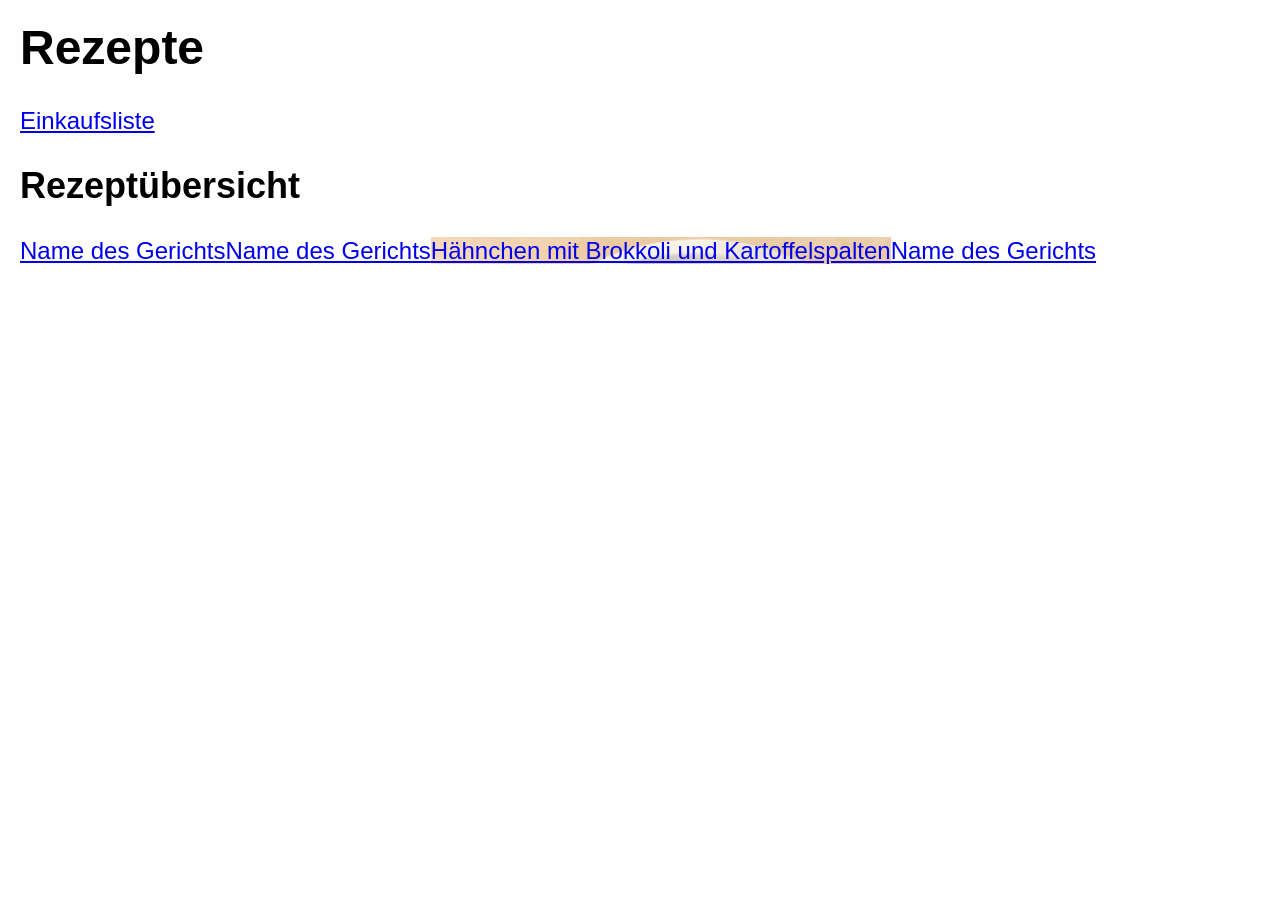
==== rezept_uebersicht.html @ 95e991bf "Update and rename rezepte.html to rezept_uebersicht.html" ====
<!DOCTYPE html>
<html lang="de">
	<head>
		<meta charset="UTF-8">
		<meta name="viewport" content="width=device-width, initial-scale=1.0">

		<link rel="stylesheet" href="assets/css/main.css">

		<title>Rezeptübersicht</title>
	</head>

	<body>

		<header>
			<h1>Rezepte</h1>

			<nav aria-label="Seitennavigation">
				<a href="index.html">
					Einkaufsliste
				</a>
			</nav>
		</header>


		<main>

			<section aria-labelledby="rezept-heading">

				<h2 id="rezept-heading">
					Rezeptübersicht
				</h2>

				<!--
					Wird automatisch durch main.js aus
					data/gerichte/manifest.json gefüllt.
				-->
				<div id="rezeptListe"></div>

			</section>

		</main>


		<script src="assets/js/main.js"></script>

	</body>
</html>
---- assets/css/main.css ----
/* =========================================================
   Einkaufsliste
   Main Stylesheet
   ========================================================= */


/* ---------------------------------------------------------
   1. Grundeinstellungen
   --------------------------------------------------------- */

* {
	box-sizing: border-box;
}

body {
	margin: 0;
	padding: 20px;

	font-family: Arial, sans-serif;
	font-size: 24px;
}


/* ---------------------------------------------------------
   2. Header
   --------------------------------------------------------- */

header h1 {
	margin-top: 0;
}

header nav {
	display: flex;
	align-items: center;
	gap: 10px;
}


/*
 * Reset-Button und Rezepte-Link sollen optisch
 * gleich behandelt werden.
 */
#resetBtn,
#rezeptBtn {
	display: inline-flex;
	align-items: center;
	justify-content: center;

	padding: 24px;

	font: inherit;
	font-size: 1rem;

	color: inherit;
	background: #f0f0f0;

	border: 1px solid #999;
	border-radius: 4px;

	text-decoration: none;
	cursor: pointer;
}


/* ---------------------------------------------------------
   3. Hauptlayout
   --------------------------------------------------------- */

#listen-container {
	display: flex;
	align-items: flex-start;

	gap: 30px;
	margin-top: 20px;
}


/*
 * Gerichte
 *
 * Entspricht dem früheren:
 * style="flex:1; max-width:600px;"
 */
#listen-container > section:first-child {
	flex: 1;
	max-width: 600px;
	min-width: 0;
}


/*
 * Zutatenliste
 *
 * Entspricht dem früheren:
 * style="flex:1;"
 */
#listen-container > section:nth-child(2) {
	flex: 1;
	min-width: 0;
}


/*
 * Die Überschriften hatten vorher teilweise
 * style="margin:0;".
 */
#listen-container h2 {
	margin-top: 0;
}


/* ---------------------------------------------------------
   4. Gerichte
   --------------------------------------------------------- */

#controls {
	max-height: 300px;

	padding: 10px;

	overflow-y: auto;
}


.gericht {
	display: flex;
	align-items: center;

	gap: 12px;
	margin-bottom: 10px;
}


.gericht:last-child {
	margin-bottom: 0;
}


.gericht label {
	display: flex;
	align-items: center;

	gap: 6px;

	cursor: pointer;
}


.gericht input[type="checkbox"] {
	flex-shrink: 0;

	cursor: pointer;
}


.icon {
	width: 32px;
	height: 32px;

	object-fit: cover;

	cursor: pointer;
}


/* ---------------------------------------------------------
   5. Zutatenliste
   --------------------------------------------------------- */

#zutatenListe {
	min-width: 200px;

	padding: 10px;
}


#zutatenListe li {
	margin-bottom: 6px;
}


#zutatenListe li:last-child {
	margin-bottom: 0;
}


/* ---------------------------------------------------------
   6. Marktauswahl
   --------------------------------------------------------- */

#marktAuswahl label {
	display: block;

	margin-bottom: 6px;

	cursor: pointer;
}


#marktAuswahl label:last-child {
	margin-bottom: 0;
}


#marktAuswahl input[type="radio"] {
	cursor: pointer;
}


/* ---------------------------------------------------------
   7. Karte
   --------------------------------------------------------- */

#map-container {
	position: relative;

	max-width: 1200px;
	margin-top: 20px;
}


#map-container.hidden {
	display: none;
}


#map-container > img {
	display: block;

	width: 100%;
}


/* ---------------------------------------------------------
   8. Kartenmarker
   --------------------------------------------------------- */

.marker {
	position: absolute;

	width: 22px;
	height: 22px;

	display: flex;
	align-items: center;
	justify-content: center;

	padding: 0;

	color: white;
	background: red;

	border: 0;
	border-radius: 50%;

	font-size: 12px;
	font-weight: bold;
	line-height: 1;

	cursor: pointer;
}


/* ---------------------------------------------------------
   9. Karten-Popup
   --------------------------------------------------------- */

.popup {
	position: absolute;
	z-index: 10;

	display: none;

	padding: 6px 10px;

	color: #000;
	background: white;

	border: 1px solid #333;

	font-size: 12px;
	white-space: pre-line;

	box-shadow:
		0 2px 6px rgba(0, 0, 0, 0.3);
}


/* ---------------------------------------------------------
   10. Rezeptbild-Overlay
   --------------------------------------------------------- */

#iconOverlay {
	position: fixed;
	inset: 0;
	z-index: 9999;

	display: none;
	align-items: center;
	justify-content: center;

	padding: 20px;

	background: rgba(0, 0, 0, 0.8);

	cursor: pointer;
}


#iconOverlay img {
	display: block;

	max-width: 90vw;
	max-height: 90vh;

	object-fit: contain;
}


/* ---------------------------------------------------------
   11. Responsive Layout
   --------------------------------------------------------- */

@media (max-width: 800px) {

	body {
		font-size: 18px;
		padding: 15px;
	}


	header nav {
		flex-wrap: wrap;
	}


	#resetBtn,
	#rezeptBtn {
		padding: 16px;
	}


	#listen-container {
		flex-direction: column;
		gap: 20px;
	}


	#listen-container > section {
		width: 100%;
		max-width: none;
	}


	#controls {
		max-height: none;
	}


	#zutatenListe {
		min-width: 0;
	}
}
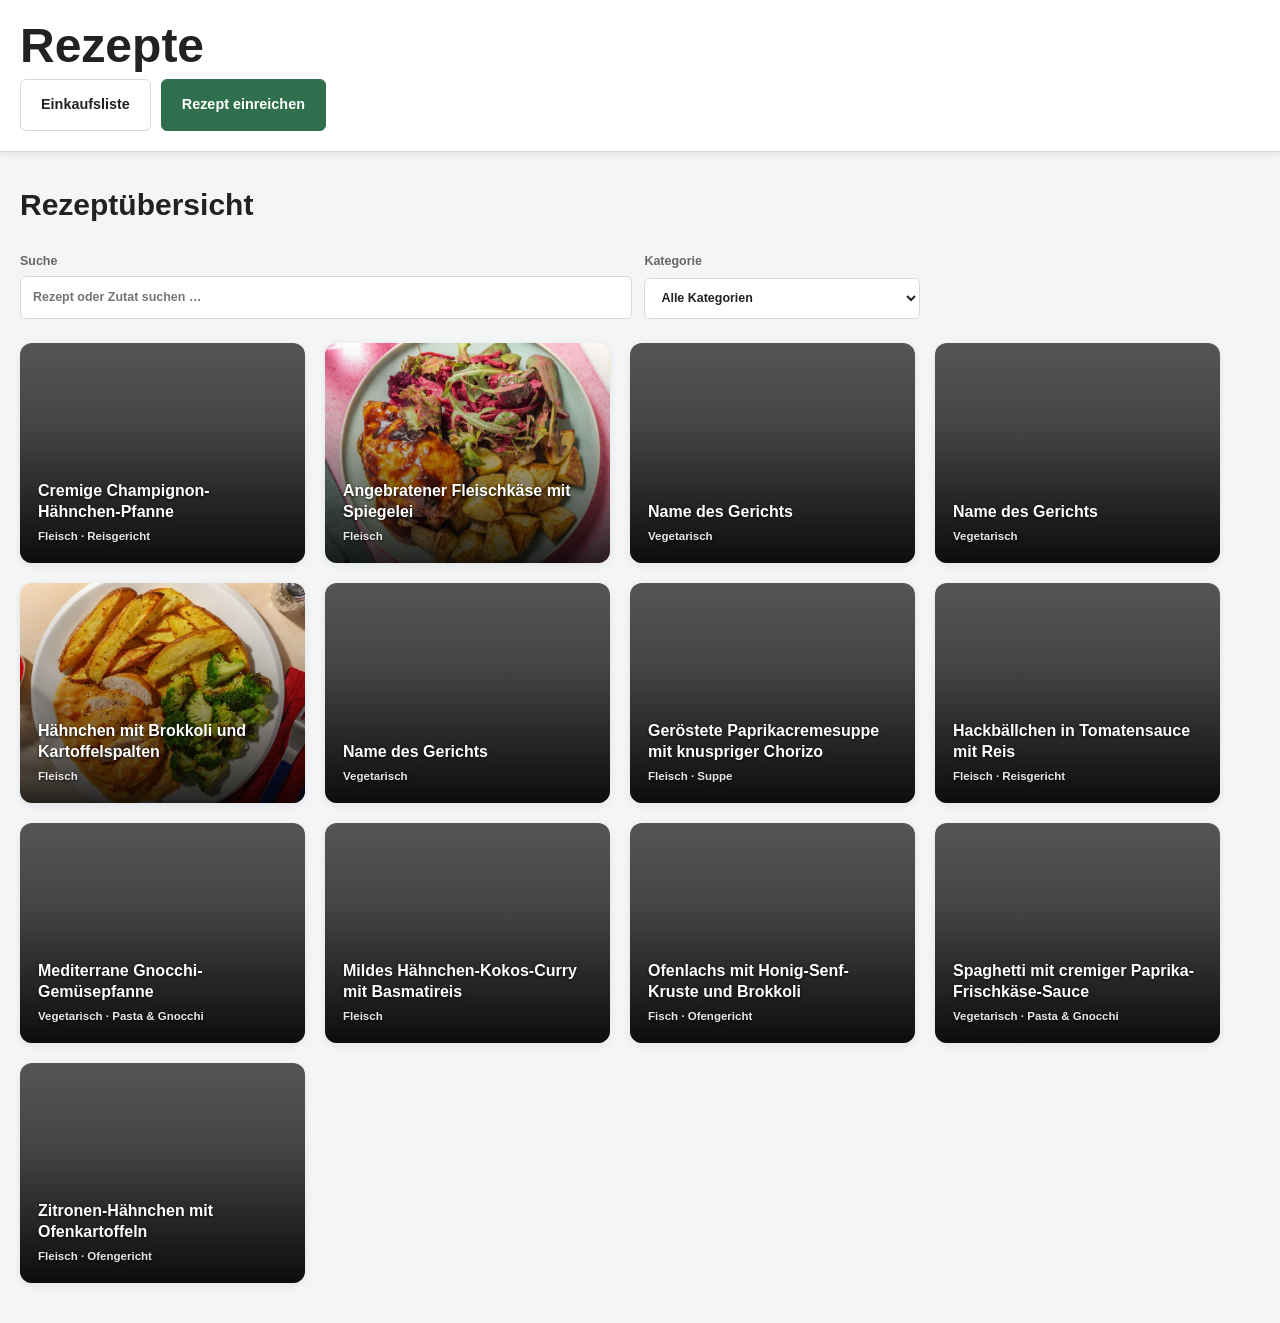
==== commit 9070be88: "Add shopping and recipe UX features" ====
--- a/rezept_uebersicht.html
+++ b/rezept_uebersicht.html
@@ -1,47 +1,71 @@
-<!DOCTYPE html>
-<html lang="de">
-	<head>
-		<meta charset="UTF-8">
-		<meta name="viewport" content="width=device-width, initial-scale=1.0">
-
-		<link rel="stylesheet" href="assets/css/main.css">
-
-		<title>Rezeptübersicht</title>
-	</head>
-
-	<body>
-
-		<header>
-			<h1>Rezepte</h1>
-
-			<nav aria-label="Seitennavigation">
-				<a href="index.html">
-					Einkaufsliste
-				</a>
-			</nav>
-		</header>
-
-
-		<main>
-
-			<section aria-labelledby="rezept-heading">
-
-				<h2 id="rezept-heading">
-					Rezeptübersicht
-				</h2>
-
-				<!--
-					Wird automatisch durch main.js aus
-					data/gerichte/manifest.json gefüllt.
-				-->
-				<div id="rezeptListe"></div>
-
-			</section>
-
-		</main>
-
-
-		<script src="assets/js/main.js"></script>
-
-	</body>
-</html>
+<!DOCTYPE html>
+<html lang="de">
+	<head>
+		<meta charset="UTF-8">
+		<meta name="viewport" content="width=device-width, initial-scale=1.0">
+
+		<link rel="stylesheet" href="assets/css/main.css">
+
+		<title>Rezeptübersicht</title>
+	</head>
+
+	<body>
+
+		<header>
+			<h1>Rezepte</h1>
+
+			<nav aria-label="Seitennavigation">
+				<a href="index.html">
+					Einkaufsliste
+				</a>
+			
+			<a href="rezept_einreichen.html" class="button button-secondary">
+				Rezept einreichen
+			</a>
+		</nav>
+		</header>
+
+
+		<main>
+
+			<section aria-labelledby="rezept-heading">
+
+				<h2 id="rezept-heading">
+					Rezeptübersicht
+				</h2>
+
+				<!--
+					Wird automatisch durch main.js aus
+					data/gerichte/manifest.json gefüllt.
+				-->
+				
+		<div class="filter-toolbar recipe-overview-filters" aria-label="Rezepte filtern">
+			<label class="filter-field">
+				<span>Suche</span>
+				<input
+					type="search"
+					id="rezeptSuche"
+					placeholder="Rezept oder Zutat suchen …"
+					autocomplete="off"
+				>
+			</label>
+
+			<label class="filter-field">
+				<span>Kategorie</span>
+				<select id="rezeptKategorie">
+					<option value="">Alle Kategorien</option>
+				</select>
+			</label>
+		</div>
+
+		<div id="rezeptListe"></div>
+
+			</section>
+
+		</main>
+
+
+		<script src="assets/js/main.js"></script>
+
+	</body>
+</html>
--- a/assets/css/main.css
+++ b/assets/css/main.css
@@ -1,363 +1,1562 @@
 /* =========================================================
-   Einkaufsliste
+   Einkaufsliste & Rezepte
    Main Stylesheet
    ========================================================= */
 
 
 /* ---------------------------------------------------------
-   1. Grundeinstellungen
-   --------------------------------------------------------- */
+   1. Variablen und Grundeinstellungen
+   --------------------------------------------------------- */
+
+:root {
+	--color-background: #f4f5f7;
+	--color-surface: #ffffff;
+	--color-surface-hover: #f1f3f5;
+
+	--color-text: #222222;
+	--color-text-muted: #666666;
+
+	--color-border: #d6d9dd;
+	--color-primary: #2f6f4e;
+	--color-primary-hover: #275e42;
+
+	--color-danger: #b83b3b;
+	--color-danger-hover: #9f3030;
+
+	--color-marker: #d62828;
+
+	--shadow-small:
+		0 2px 8px rgba(0, 0, 0, 0.08);
+
+	--shadow-medium:
+		0 6px 20px rgba(0, 0, 0, 0.12);
+
+	--border-radius-small: 6px;
+	--border-radius-medium: 12px;
+
+	--page-width: 1400px;
+}
+
 
 * {
 	box-sizing: border-box;
 }
 
+
+html {
+	scroll-behavior: smooth;
+}
+
+
 body {
 	margin: 0;
+
+	font-family: Arial, sans-serif;
+	font-size: 20px;
+	line-height: 1.5;
+
+	color: var(--color-text);
+	background: var(--color-background);
+}
+
+
+img {
+	max-width: 100%;
+}
+
+
+button,
+input {
+	font: inherit;
+}
+
+
+/* ---------------------------------------------------------
+   2. Allgemeine Hilfsklassen
+   --------------------------------------------------------- */
+
+.page-container,
+body > main {
+	width: min(
+		calc(100% - 40px),
+		var(--page-width)
+	);
+
+	margin-right: auto;
+	margin-left: auto;
+}
+
+
+.visually-hidden {
+	position: absolute;
+
+	width: 1px;
+	height: 1px;
+
+	padding: 0;
+	margin: -1px;
+
+	overflow: hidden;
+
+	clip: rect(0, 0, 0, 0);
+	white-space: nowrap;
+
+	border: 0;
+}
+
+
+.skip-link {
+	position: fixed;
+	top: 10px;
+	left: 10px;
+	z-index: 10000;
+
+	padding: 10px 16px;
+
+	color: #ffffff;
+	background: #222222;
+
+	border-radius: var(--border-radius-small);
+
+	text-decoration: none;
+
+	transform: translateY(-200%);
+}
+
+
+.skip-link:focus {
+	transform: translateY(0);
+}
+
+
+/* ---------------------------------------------------------
+   3. Header
+   --------------------------------------------------------- */
+
+.site-header,
+body > header {
+	margin-bottom: 30px;
+
+	background: var(--color-surface);
+
+	border-bottom: 1px solid var(--color-border);
+
+	box-shadow: var(--shadow-small);
+}
+
+
+.header-content {
+	display: flex;
+	align-items: center;
+	justify-content: space-between;
+
+	gap: 30px;
+
+	padding-top: 28px;
+	padding-bottom: 28px;
+}
+
+
+.header-heading {
+	min-width: 0;
+}
+
+
+.header-heading h1,
+body > header h1 {
+	margin-top: 0;
+	margin-bottom: 6px;
+
+	font-size: clamp(2rem, 4vw, 3rem);
+	line-height: 1.1;
+}
+
+
+.eyebrow {
+	margin-top: 0;
+	margin-bottom: 4px;
+
+	color: var(--color-primary);
+
+	font-size: 0.75rem;
+	font-weight: bold;
+	letter-spacing: 0.08em;
+	text-transform: uppercase;
+}
+
+
+.header-description {
+	max-width: 700px;
+
+	margin: 0;
+
+	color: var(--color-text-muted);
+
+	font-size: 0.9rem;
+}
+
+
+header nav,
+.header-actions {
+	display: flex;
+	align-items: center;
+	flex-wrap: wrap;
+
+	gap: 10px;
+}
+
+
+/*
+ * Rezeptübersicht und Rezeptdetailseite verwenden aktuell
+ * einen einfachen Header ohne .header-content.
+ */
+body > header:not(.site-header) {
 	padding: 20px;
-
-	font-family: Arial, sans-serif;
-	font-size: 24px;
-}
-
-
-/* ---------------------------------------------------------
-   2. Header
-   --------------------------------------------------------- */
-
-header h1 {
+}
+
+
+/* ---------------------------------------------------------
+   4. Buttons und Navigationslinks
+   --------------------------------------------------------- */
+
+.button,
+#resetBtn,
+#rezeptBtn,
+header nav a {
+	display: inline-flex;
+	align-items: center;
+	justify-content: center;
+
+	min-height: 52px;
+
+	padding: 12px 20px;
+
+	color: var(--color-text);
+	background: var(--color-surface);
+
+	border: 1px solid var(--color-border);
+	border-radius: var(--border-radius-small);
+
+	font: inherit;
+	font-size: 0.9rem;
+	font-weight: bold;
+	line-height: 1.2;
+
+	text-align: center;
+	text-decoration: none;
+
+	cursor: pointer;
+
+	transition:
+		background-color 0.15s ease,
+		border-color 0.15s ease,
+		color 0.15s ease,
+		transform 0.15s ease,
+		box-shadow 0.15s ease;
+}
+
+
+.button:hover,
+#resetBtn:hover,
+#rezeptBtn:hover,
+header nav a:hover {
+	background: var(--color-surface-hover);
+
+	border-color: #b7bbc0;
+
+	transform: translateY(-1px);
+
+	box-shadow: var(--shadow-small);
+}
+
+
+.button-secondary,
+#rezeptBtn {
+	color: #ffffff;
+	background: var(--color-primary);
+
+	border-color: var(--color-primary);
+}
+
+
+.button-secondary:hover,
+#rezeptBtn:hover {
+	color: #ffffff;
+	background: var(--color-primary-hover);
+
+	border-color: var(--color-primary-hover);
+}
+
+
+.button-danger,
+#resetBtn {
+	color: #ffffff;
+	background: var(--color-danger);
+
+	border-color: var(--color-danger);
+}
+
+
+.button-danger:hover,
+#resetBtn:hover {
+	color: #ffffff;
+	background: var(--color-danger-hover);
+
+	border-color: var(--color-danger-hover);
+}
+
+
+button:focus-visible,
+a:focus-visible,
+input:focus-visible,
+.rezept-card:focus-visible {
+	outline: 3px solid #1d4ed8;
+	outline-offset: 3px;
+}
+
+
+/* ---------------------------------------------------------
+   5. Hauptlayout Einkaufsliste
+   --------------------------------------------------------- */
+
+#main-content {
+	padding-bottom: 40px;
+}
+
+
+#listen-container {
+	display: grid;
+
+	grid-template-columns:
+		minmax(320px, 1.4fr)
+		minmax(280px, 1fr)
+		minmax(220px, 0.7fr);
+
+	align-items: start;
+
+	gap: 24px;
+}
+
+
+/* ---------------------------------------------------------
+   6. Allgemeine Panels
+   --------------------------------------------------------- */
+
+.panel {
+	min-width: 0;
+
+	padding: 24px;
+
+	background: var(--color-surface);
+
+	border: 1px solid var(--color-border);
+	border-radius: var(--border-radius-medium);
+
+	box-shadow: var(--shadow-small);
+}
+
+
+.panel-header {
+	display: flex;
+	align-items: flex-start;
+	justify-content: space-between;
+
+	gap: 15px;
+
+	margin-bottom: 18px;
+}
+
+
+.panel-header h2,
+.map-header h2 {
+	margin: 0;
+
+	font-size: 1.25rem;
+	line-height: 1.25;
+}
+
+
+.panel-kicker {
 	margin-top: 0;
-}
-
-header nav {
+	margin-bottom: 2px;
+
+	color: var(--color-primary);
+
+	font-size: 0.7rem;
+	font-weight: bold;
+	letter-spacing: 0.07em;
+	text-transform: uppercase;
+}
+
+
+/* ---------------------------------------------------------
+   7. Gerichte
+   --------------------------------------------------------- */
+
+#controls,
+.gerichte-liste {
+	max-height: 460px;
+
+	padding-right: 6px;
+
+	overflow-y: auto;
+
+	scrollbar-gutter: stable;
+}
+
+
+.gericht {
+	display: flex;
+	align-items: center;
+	justify-content: space-between;
+
+	gap: 14px;
+
+	min-height: 62px;
+
+	margin-bottom: 10px;
+	padding: 8px 10px;
+
+	background: #fafafa;
+
+	border: 1px solid transparent;
+	border-radius: var(--border-radius-small);
+
+	transition:
+		background-color 0.15s ease,
+		border-color 0.15s ease;
+}
+
+
+.gericht:hover {
+	background: var(--color-surface-hover);
+
+	border-color: var(--color-border);
+}
+
+
+.gericht:last-child {
+	margin-bottom: 0;
+}
+
+
+.gericht label {
+	display: flex;
+	align-items: center;
+	flex: 1;
+
+	gap: 10px;
+
+	min-width: 0;
+
+	cursor: pointer;
+}
+
+
+.gericht input[type="checkbox"] {
+	width: 22px;
+	height: 22px;
+
+	flex-shrink: 0;
+
+	accent-color: var(--color-primary);
+
+	cursor: pointer;
+}
+
+
+.icon {
+	width: 48px;
+	height: 48px;
+
+	flex-shrink: 0;
+
+	object-fit: cover;
+
+	border-radius: var(--border-radius-small);
+
+	cursor: pointer;
+}
+
+
+/* ---------------------------------------------------------
+   8. Zutatenliste
+   --------------------------------------------------------- */
+
+#zutatenListe {
+	min-width: 0;
+
+	margin: 0;
+	padding-left: 28px;
+}
+
+
+#zutatenListe li {
+	margin-bottom: 8px;
+
+	overflow-wrap: anywhere;
+}
+
+
+#zutatenListe li:last-child {
+	margin-bottom: 0;
+}
+
+
+#zutatenListe em {
+	color: var(--color-text-muted);
+}
+
+
+/* ---------------------------------------------------------
+   9. Marktauswahl
+   --------------------------------------------------------- */
+
+#marktAuswahl {
+	min-width: 0;
+
+	margin: 0;
+	padding: 0;
+
+	border: 0;
+}
+
+
+.markt-option,
+#marktAuswahl label {
+	display: flex;
+	align-items: center;
+
+	gap: 10px;
+
+	margin-bottom: 10px;
+	padding: 12px;
+
+	background: #fafafa;
+
+	border: 1px solid var(--color-border);
+	border-radius: var(--border-radius-small);
+
+	cursor: pointer;
+
+	transition:
+		background-color 0.15s ease,
+		border-color 0.15s ease;
+}
+
+
+.markt-option:hover,
+#marktAuswahl label:hover {
+	background: var(--color-surface-hover);
+
+	border-color: #aeb3b8;
+}
+
+
+.markt-option:last-child,
+#marktAuswahl label:last-child {
+	margin-bottom: 0;
+}
+
+
+#marktAuswahl input[type="radio"] {
+	width: 20px;
+	height: 20px;
+
+	flex-shrink: 0;
+
+	accent-color: var(--color-primary);
+
+	cursor: pointer;
+}
+
+
+/* ---------------------------------------------------------
+   10. Karte
+   --------------------------------------------------------- */
+
+#map-container,
+.map-section {
+	max-width: 1200px;
+
+	margin-top: 30px;
+	margin-right: auto;
+	margin-left: auto;
+
+	padding: 24px;
+
+	background: var(--color-surface);
+
+	border: 1px solid var(--color-border);
+	border-radius: var(--border-radius-medium);
+
+	box-shadow: var(--shadow-small);
+}
+
+
+#map-container.hidden {
+	display: none;
+}
+
+
+.map-header {
+	margin-bottom: 18px;
+}
+
+
+/*
+ * Die Karte, Marker und Popups müssen dieselbe
+ * Positionierungsfläche verwenden.
+ */
+.map-stage {
+	position: relative;
+
+	overflow: visible;
+
+	border-radius: var(--border-radius-small);
+}
+
+
+#mapImage,
+.map-stage > img {
+	display: block;
+
+	width: 100%;
+	height: auto;
+
+	border-radius: var(--border-radius-small);
+}
+
+
+/* ---------------------------------------------------------
+   11. Kartenmarker
+   --------------------------------------------------------- */
+
+.marker {
+	position: absolute;
+
+	width: 28px;
+	height: 28px;
+
+	display: flex;
+	align-items: center;
+	justify-content: center;
+
+	padding: 0;
+
+	color: #ffffff;
+	background: var(--color-marker);
+
+	border: 2px solid #ffffff;
+	border-radius: 50%;
+
+	font-size: 13px;
+	font-weight: bold;
+	line-height: 1;
+
+	box-shadow:
+		0 2px 6px rgba(0, 0, 0, 0.35);
+
+	cursor: pointer;
+
+	transform: translate(-50%, -50%);
+
+	transition:
+		transform 0.15s ease,
+		box-shadow 0.15s ease;
+}
+
+
+.marker:hover {
+	transform:
+		translate(-50%, -50%)
+		scale(1.15);
+
+	box-shadow:
+		0 3px 10px rgba(0, 0, 0, 0.45);
+}
+
+
+/* ---------------------------------------------------------
+   12. Karten-Popup
+   --------------------------------------------------------- */
+
+.popup {
+	position: absolute;
+	z-index: 10;
+
+	display: none;
+
+	max-width: 280px;
+
+	padding: 10px 14px;
+
+	color: var(--color-text);
+	background: var(--color-surface);
+
+	border: 1px solid #555555;
+	border-radius: var(--border-radius-small);
+
+	font-size: 14px;
+	line-height: 1.4;
+	white-space: pre-line;
+
+	box-shadow: var(--shadow-medium);
+}
+
+
+/* ---------------------------------------------------------
+   13. Rezeptbild-Overlay
+   --------------------------------------------------------- */
+
+#iconOverlay,
+.image-overlay {
+	position: fixed;
+	inset: 0;
+	z-index: 9999;
+
+	display: none;
+	align-items: center;
+	justify-content: center;
+
+	padding: 20px;
+
+	background: rgba(0, 0, 0, 0.85);
+
+	cursor: pointer;
+}
+
+
+#iconOverlay img,
+.image-overlay img {
+	display: block;
+
+	max-width: 90vw;
+	max-height: 90vh;
+
+	object-fit: contain;
+
+	border-radius: var(--border-radius-small);
+
+	box-shadow:
+		0 10px 40px rgba(0, 0, 0, 0.5);
+}
+
+
+/* =========================================================
+   REZEPTÜBERSICHT
+   ========================================================= */
+
+
+/* ---------------------------------------------------------
+   14. Rezeptkarten-Layout
+   --------------------------------------------------------- */
+
+#rezeptListe {
+	display: grid;
+
+	grid-template-columns:
+		repeat(
+			auto-fit,
+			minmax(260px, 1fr)
+		);
+
+	gap: 20px;
+
+	max-width: 1200px;
+
+	padding-bottom: 40px;
+}
+
+
+/* ---------------------------------------------------------
+   15. Rezeptkarte
+   --------------------------------------------------------- */
+
+.rezept-card {
+	position: relative;
+
+	min-height: 220px;
+
+	display: flex;
+	align-items: flex-end;
+
+	overflow: hidden;
+
+	color: #ffffff;
+
+	background-color: #555555;
+	background-size: cover;
+	background-position: center;
+
+	border-radius: var(--border-radius-medium);
+
+	text-decoration: none;
+
+	box-shadow: var(--shadow-small);
+
+	transition:
+		transform 0.15s ease,
+		box-shadow 0.15s ease;
+}
+
+
+.rezept-card::before {
+	content: "";
+
+	position: absolute;
+	inset: 0;
+
+	background:
+		linear-gradient(
+			to top,
+			rgba(0, 0, 0, 0.85) 0%,
+			rgba(0, 0, 0, 0.2) 62%,
+			rgba(0, 0, 0, 0) 100%
+		);
+}
+
+
+.rezept-card:hover {
+	transform: translateY(-4px);
+
+	box-shadow: var(--shadow-medium);
+}
+
+
+.rezept-card-title {
+	position: relative;
+	z-index: 1;
+
+	width: 100%;
+
+	padding: 18px;
+
+	font-size: 1rem;
+	font-weight: bold;
+	line-height: 1.3;
+
+	text-shadow:
+		0 1px 3px rgba(0, 0, 0, 0.8);
+}
+
+
+/* =========================================================
+   REZEPTDETAILSEITE
+   ========================================================= */
+
+
+/* ---------------------------------------------------------
+   16. Rezept-Container
+   --------------------------------------------------------- */
+
+#rezeptDetails {
+	max-width: 900px;
+
+	margin: 0 auto 40px;
+	padding: 28px;
+
+	background: var(--color-surface);
+
+	border: 1px solid var(--color-border);
+	border-radius: var(--border-radius-medium);
+
+	box-shadow: var(--shadow-small);
+}
+
+
+#rezeptDetails h1 {
+	margin-top: 0;
+	margin-bottom: 20px;
+
+	line-height: 1.2;
+}
+
+
+#rezeptDetails h2 {
+	margin-top: 35px;
+	margin-bottom: 15px;
+
+	font-size: 1.3rem;
+}
+
+
+/* ---------------------------------------------------------
+   17. Rezeptbild
+   --------------------------------------------------------- */
+
+.rezept-bild {
+	display: block;
+
+	width: 100%;
+	max-height: 500px;
+
+	object-fit: cover;
+
+	border-radius: var(--border-radius-medium);
+
+	box-shadow: var(--shadow-small);
+}
+
+
+/* ---------------------------------------------------------
+   18. Rezeptinformationen
+   --------------------------------------------------------- */
+
+.rezept-meta {
+	margin-top: 15px;
+	margin-bottom: 25px;
+
+	color: var(--color-text-muted);
+
+	font-size: 0.9rem;
+	font-weight: bold;
+}
+
+
+/* ---------------------------------------------------------
+   19. Rezept-Zutaten
+   --------------------------------------------------------- */
+
+.rezept-zutaten {
+	margin: 0;
+	padding-left: 30px;
+}
+
+
+.rezept-zutaten li {
+	margin-bottom: 8px;
+}
+
+
+/* ---------------------------------------------------------
+   20. Zubereitung
+   --------------------------------------------------------- */
+
+.rezept-zubereitung {
+	margin: 0;
+	padding-left: 35px;
+}
+
+
+.rezept-zubereitung li {
+	margin-bottom: 18px;
+	padding-left: 8px;
+
+	line-height: 1.6;
+}
+
+
+/* =========================================================
+   RESPONSIVE
+   ========================================================= */
+
+
+/* ---------------------------------------------------------
+   21. Kleinere Desktop-Bildschirme / Tablets
+   --------------------------------------------------------- */
+
+@media (max-width: 1100px) {
+
+	#listen-container {
+		grid-template-columns:
+			minmax(300px, 1fr)
+			minmax(260px, 1fr);
+	}
+
+
+	.markt-panel {
+		grid-column: 1 / -1;
+	}
+
+
+	#marktAuswahl {
+		display: grid;
+
+		grid-template-columns:
+			repeat(
+				3,
+				minmax(0, 1fr)
+			);
+
+		gap: 10px;
+	}
+
+
+	.markt-option,
+	#marktAuswahl label {
+		margin-bottom: 0;
+	}
+}
+
+
+/* ---------------------------------------------------------
+   22. Tablet / Smartphone
+   --------------------------------------------------------- */
+
+@media (max-width: 800px) {
+
+	body {
+		font-size: 18px;
+	}
+
+
+	.page-container,
+	body > main {
+		width: min(
+			calc(100% - 30px),
+			var(--page-width)
+		);
+	}
+
+
+	.header-content {
+		flex-direction: column;
+		align-items: stretch;
+
+		padding-top: 22px;
+		padding-bottom: 22px;
+	}
+
+
+	.header-actions {
+		align-items: stretch;
+	}
+
+
+	.header-actions > * {
+		flex: 1;
+	}
+
+
+	#listen-container {
+		grid-template-columns: 1fr;
+
+		gap: 18px;
+	}
+
+
+	.markt-panel {
+		grid-column: auto;
+	}
+
+
+	.panel {
+		padding: 20px;
+	}
+
+
+	#controls,
+	.gerichte-liste {
+		max-height: none;
+	}
+
+
+	#marktAuswahl {
+		grid-template-columns: 1fr;
+	}
+
+
+	#map-container,
+	.map-section {
+		padding: 18px;
+	}
+
+
+	#rezeptListe {
+		grid-template-columns:
+			repeat(
+				auto-fit,
+				minmax(220px, 1fr)
+			);
+	}
+
+
+	.rezept-card {
+		min-height: 180px;
+	}
+
+
+	#rezeptDetails {
+		max-width: none;
+		padding: 20px;
+	}
+
+
+	.rezept-bild {
+		max-height: 400px;
+	}
+}
+
+
+/* ---------------------------------------------------------
+   23. Kleine Smartphones
+   --------------------------------------------------------- */
+
+@media (max-width: 500px) {
+
+	.page-container,
+	body > main {
+		width: min(
+			calc(100% - 20px),
+			var(--page-width)
+		);
+	}
+
+
+	.site-header,
+	body > header {
+		margin-bottom: 20px;
+	}
+
+
+	.header-content {
+		gap: 20px;
+	}
+
+
+	header nav,
+	.header-actions {
+		flex-direction: column;
+	}
+
+
+	header nav a,
+	header nav button,
+	.header-actions > *,
+	#resetBtn,
+	#rezeptBtn {
+		width: 100%;
+	}
+
+
+	.panel {
+		padding: 16px;
+	}
+
+
+	.gericht {
+		align-items: flex-start;
+
+		padding: 10px;
+	}
+
+
+	.gericht label {
+		align-items: flex-start;
+	}
+
+
+	.icon {
+		width: 44px;
+		height: 44px;
+	}
+
+
+	#map-container,
+	.map-section {
+		padding: 12px;
+	}
+
+
+	.marker {
+		width: 26px;
+		height: 26px;
+	}
+
+
+	#rezeptListe {
+		grid-template-columns: 1fr;
+	}
+
+
+	.rezept-card {
+		min-height: 200px;
+	}
+
+
+	.rezept-card-title {
+		padding: 15px;
+	}
+
+
+	#rezeptDetails {
+		padding: 16px;
+	}
+
+
+	.rezept-zubereitung {
+		padding-left: 28px;
+	}
+}
+
+
+/* ---------------------------------------------------------
+   24. Reduzierte Bewegungen
+   --------------------------------------------------------- */
+
+@media (prefers-reduced-motion: reduce) {
+
+	* {
+		scroll-behavior: auto !important;
+
+		transition-duration: 0.01ms !important;
+		animation-duration: 0.01ms !important;
+		animation-iteration-count: 1 !important;
+	}
+}
+
+/* =========================================================
+   UX-UPDATE-2026-08-25
+   Suche, Kategorien, Checklisten, Gruppierung, Submit
+   ========================================================= */
+
+.filter-toolbar {
+	display: grid;
+	grid-template-columns:
+		minmax(0, 1fr)
+		minmax(150px, 0.45fr);
+	gap: 12px;
+	margin-bottom: 18px;
+}
+
+.filter-field {
+	display: grid;
+	gap: 6px;
+	min-width: 0;
+	color: var(--color-text-muted);
+	font-size: 0.78rem;
+	font-weight: bold;
+}
+
+.filter-field input,
+.filter-field select,
+.submission-form input,
+.submission-form select,
+.submission-form textarea {
+	width: 100%;
+	min-width: 0;
+	padding: 11px 12px;
+	color: var(--color-text);
+	background: var(--color-surface);
+	border: 1px solid var(--color-border);
+	border-radius: var(--border-radius-small);
+	font: inherit;
+}
+
+.filter-field input:focus,
+.filter-field select:focus,
+.submission-form input:focus,
+.submission-form select:focus,
+.submission-form textarea:focus {
+	border-color: var(--color-primary);
+	outline: 3px solid rgba(29, 78, 216, 0.14);
+	outline-offset: 1px;
+}
+
+.gericht-text {
+	display: grid;
+	gap: 2px;
+	min-width: 0;
+}
+
+.gericht-name {
+	font-weight: bold;
+}
+
+.gericht-categories {
+	color: var(--color-text-muted);
+	font-size: 0.72rem;
+	line-height: 1.25;
+}
+
+.shopping-toolbar {
+	margin-bottom: 18px;
+	padding-bottom: 16px;
+	border-bottom: 1px solid var(--color-border);
+}
+
+.filter-toolbar-shopping {
+	margin-bottom: 12px;
+}
+
+.toggle-control {
 	display: flex;
 	align-items: center;
 	gap: 10px;
-}
-
-
-/*
- * Reset-Button und Rezepte-Link sollen optisch
- * gleich behandelt werden.
- */
-#resetBtn,
-#rezeptBtn {
+	padding: 10px 12px;
+	background: #fafafa;
+	border: 1px solid var(--color-border);
+	border-radius: var(--border-radius-small);
+	cursor: pointer;
+	font-weight: bold;
+}
+
+.toggle-control input {
+	width: 21px;
+	height: 21px;
+	flex-shrink: 0;
+	accent-color: var(--color-primary);
+	cursor: pointer;
+}
+
+.shopping-progress {
+	margin: 10px 0 0;
+	color: var(--color-text-muted);
+	font-size: 0.78rem;
+	font-weight: bold;
+}
+
+#zutatenListe {
+	min-width: 0;
+}
+
+.shopping-section {
+	margin-bottom: 18px;
+}
+
+.shopping-section:last-child {
+	margin-bottom: 0;
+}
+
+.shopping-section h3 {
+	margin: 0 0 9px;
+	font-size: 0.92rem;
+}
+
+.shopping-dish-group {
+	padding: 12px;
+	background: #fafafa;
+	border: 1px solid var(--color-border);
+	border-radius: var(--border-radius-small);
+}
+
+.shopping-done-section {
+	padding-top: 14px;
+	border-top: 1px solid var(--color-border);
+}
+
+.shopping-list {
+	display: grid;
+	gap: 8px;
+	margin: 0;
+	padding: 0;
+	list-style: none;
+}
+
+.shopping-item {
+	margin: 0;
+}
+
+.shopping-item label {
+	display: flex;
+	align-items: flex-start;
+	gap: 10px;
+	padding: 8px 9px;
+	border-radius: var(--border-radius-small);
+	cursor: pointer;
+}
+
+.shopping-item label:hover {
+	background: var(--color-surface-hover);
+}
+
+.shopping-item-checkbox {
+	width: 21px;
+	height: 21px;
+	margin-top: 1px;
+	flex-shrink: 0;
+	accent-color: var(--color-primary);
+	cursor: pointer;
+}
+
+.shopping-item-text {
+	min-width: 0;
+	overflow-wrap: anywhere;
+}
+
+.shopping-item.is-done .shopping-item-text {
+	color: var(--color-text-muted);
+	text-decoration: line-through;
+	opacity: 0.8;
+}
+
+.empty-state {
+	margin: 0;
+	color: var(--color-text-muted);
+}
+
+.recipe-overview-filters {
+	max-width: 900px;
+	margin-bottom: 24px;
+}
+
+.rezept-card-content {
+	position: relative;
+	z-index: 1;
+	display: grid;
+	align-self: stretch;
+	align-content: end;
+	width: 100%;
+}
+
+.rezept-card-content .rezept-card-title {
+	padding-bottom: 5px;
+}
+
+.rezept-card-categories {
+	padding: 0 18px 18px;
+	color: rgba(255, 255, 255, 0.9);
+	font-size: 0.72rem;
+	font-weight: bold;
+	text-shadow: 0 1px 3px rgba(0, 0, 0, 0.85);
+}
+
+.rezept-card[hidden] {
+	display: none;
+}
+
+.submission-page {
+	padding-bottom: 48px;
+}
+
+.submission-panel {
+	max-width: 960px;
+	margin: 0 auto;
+}
+
+.submission-intro {
+	margin-top: 0;
+	color: var(--color-text-muted);
+}
+
+.submission-form {
+	display: grid;
+	gap: 24px;
+}
+
+.submission-field {
+	display: grid;
+	gap: 7px;
+}
+
+.submission-field > span,
+.submission-group legend {
+	font-weight: bold;
+}
+
+.submission-field small,
+.submission-group small {
+	color: var(--color-text-muted);
+}
+
+.submission-form textarea {
+	min-height: 170px;
+	resize: vertical;
+}
+
+.submission-group {
+	display: grid;
+	gap: 12px;
+	margin: 0;
+	padding: 0;
+	border: 0;
+}
+
+.submission-categories {
+	display: flex;
+	flex-wrap: wrap;
+	gap: 8px;
+}
+
+.submission-category {
 	display: inline-flex;
 	align-items: center;
-	justify-content: center;
-
-	padding: 24px;
-
-	font: inherit;
-	font-size: 1rem;
-
-	color: inherit;
-	background: #f0f0f0;
-
-	border: 1px solid #999;
-	border-radius: 4px;
-
-	text-decoration: none;
+	gap: 7px;
+	padding: 8px 10px;
+	background: #fafafa;
+	border: 1px solid var(--color-border);
+	border-radius: 999px;
 	cursor: pointer;
 }
 
-
-/* ---------------------------------------------------------
-   3. Hauptlayout
-   --------------------------------------------------------- */
-
-#listen-container {
+.submission-category input {
+	width: auto;
+	accent-color: var(--color-primary);
+}
+
+.submission-ingredients {
+	display: grid;
+	gap: 10px;
+}
+
+.submission-ingredient-row {
+	display: grid;
+	grid-template-columns:
+		minmax(180px, 1fr)
+		minmax(90px, 0.3fr)
+		90px
+		auto;
+	gap: 9px;
+	align-items: center;
+}
+
+.submission-remove-ingredient {
+	min-height: 44px;
+	padding: 9px 12px;
+}
+
+.submission-actions {
 	display: flex;
-	align-items: flex-start;
-
-	gap: 30px;
-	margin-top: 20px;
-}
-
-
-/*
- * Gerichte
- *
- * Entspricht dem früheren:
- * style="flex:1; max-width:600px;"
- */
-#listen-container > section:first-child {
-	flex: 1;
-	max-width: 600px;
-	min-width: 0;
-}
-
-
-/*
- * Zutatenliste
- *
- * Entspricht dem früheren:
- * style="flex:1;"
- */
-#listen-container > section:nth-child(2) {
-	flex: 1;
-	min-width: 0;
-}
-
-
-/*
- * Die Überschriften hatten vorher teilweise
- * style="margin:0;".
- */
-#listen-container h2 {
+	flex-wrap: wrap;
+	gap: 10px;
+}
+
+.submission-preview {
+	padding: 16px;
+	background: #fafafa;
+	border: 1px solid var(--color-border);
+	border-radius: var(--border-radius-small);
+}
+
+.submission-preview h2 {
 	margin-top: 0;
 }
 
-
-/* ---------------------------------------------------------
-   4. Gerichte
-   --------------------------------------------------------- */
-
-#controls {
-	max-height: 300px;
-
-	padding: 10px;
-
-	overflow-y: auto;
-}
-
-
-.gericht {
-	display: flex;
-	align-items: center;
-
-	gap: 12px;
-	margin-bottom: 10px;
-}
-
-
-.gericht:last-child {
-	margin-bottom: 0;
-}
-
-
-.gericht label {
-	display: flex;
-	align-items: center;
-
-	gap: 6px;
-
-	cursor: pointer;
-}
-
-
-.gericht input[type="checkbox"] {
-	flex-shrink: 0;
-
-	cursor: pointer;
-}
-
-
-.icon {
-	width: 32px;
-	height: 32px;
-
-	object-fit: cover;
-
-	cursor: pointer;
-}
-
-
-/* ---------------------------------------------------------
-   5. Zutatenliste
-   --------------------------------------------------------- */
-
-#zutatenListe {
-	min-width: 200px;
-
-	padding: 10px;
-}
-
-
-#zutatenListe li {
-	margin-bottom: 6px;
-}
-
-
-#zutatenListe li:last-child {
-	margin-bottom: 0;
-}
-
-
-/* ---------------------------------------------------------
-   6. Marktauswahl
-   --------------------------------------------------------- */
-
-#marktAuswahl label {
-	display: block;
-
-	margin-bottom: 6px;
-
-	cursor: pointer;
-}
-
-
-#marktAuswahl label:last-child {
-	margin-bottom: 0;
-}
-
-
-#marktAuswahl input[type="radio"] {
-	cursor: pointer;
-}
-
-
-/* ---------------------------------------------------------
-   7. Karte
-   --------------------------------------------------------- */
-
-#map-container {
-	position: relative;
-
-	max-width: 1200px;
-	margin-top: 20px;
-}
-
-
-#map-container.hidden {
-	display: none;
-}
-
-
-#map-container > img {
-	display: block;
-
+.submission-preview textarea {
 	width: 100%;
-}
-
-
-/* ---------------------------------------------------------
-   8. Kartenmarker
-   --------------------------------------------------------- */
-
-.marker {
-	position: absolute;
-
-	width: 22px;
-	height: 22px;
-
-	display: flex;
-	align-items: center;
-	justify-content: center;
-
-	padding: 0;
-
-	color: white;
-	background: red;
-
-	border: 0;
-	border-radius: 50%;
-
-	font-size: 12px;
-	font-weight: bold;
-	line-height: 1;
-
-	cursor: pointer;
-}
-
-
-/* ---------------------------------------------------------
-   9. Karten-Popup
-   --------------------------------------------------------- */
-
-.popup {
-	position: absolute;
-	z-index: 10;
-
-	display: none;
-
-	padding: 6px 10px;
-
-	color: #000;
-	background: white;
-
-	border: 1px solid #333;
-
-	font-size: 12px;
-	white-space: pre-line;
-
-	box-shadow:
-		0 2px 6px rgba(0, 0, 0, 0.3);
-}
-
-
-/* ---------------------------------------------------------
-   10. Rezeptbild-Overlay
-   --------------------------------------------------------- */
-
-#iconOverlay {
-	position: fixed;
-	inset: 0;
-	z-index: 9999;
-
-	display: none;
-	align-items: center;
-	justify-content: center;
-
-	padding: 20px;
-
-	background: rgba(0, 0, 0, 0.8);
-
-	cursor: pointer;
-}
-
-
-#iconOverlay img {
-	display: block;
-
-	max-width: 90vw;
-	max-height: 90vh;
-
-	object-fit: contain;
-}
-
-
-/* ---------------------------------------------------------
-   11. Responsive Layout
-   --------------------------------------------------------- */
+	min-height: 260px;
+	font-family: ui-monospace, SFMono-Regular, Consolas, monospace;
+	font-size: 0.8rem;
+}
 
 @media (max-width: 800px) {
-
-	body {
-		font-size: 18px;
-		padding: 15px;
-	}
-
-
-	header nav {
-		flex-wrap: wrap;
-	}
-
-
-	#resetBtn,
-	#rezeptBtn {
-		padding: 16px;
-	}
-
-
-	#listen-container {
-		flex-direction: column;
-		gap: 20px;
-	}
-
-
-	#listen-container > section {
+	.filter-toolbar {
+		grid-template-columns: 1fr;
+	}
+
+	.submission-ingredient-row {
+		grid-template-columns:
+			minmax(0, 1fr)
+			100px;
+	}
+
+	.submission-ingredient-name {
+		grid-column: 1 / -1;
+	}
+
+	.submission-remove-ingredient {
+		grid-column: 1 / -1;
+	}
+}
+
+@media (max-width: 500px) {
+	.submission-actions > *,
+	.submission-remove-ingredient {
 		width: 100%;
-		max-width: none;
-	}
-
-
-	#controls {
-		max-height: none;
-	}
-
-
-	#zutatenListe {
-		min-width: 0;
-	}
-}
+	}
+
+	.submission-ingredient-row {
+		grid-template-columns: 1fr 80px;
+	}
+}
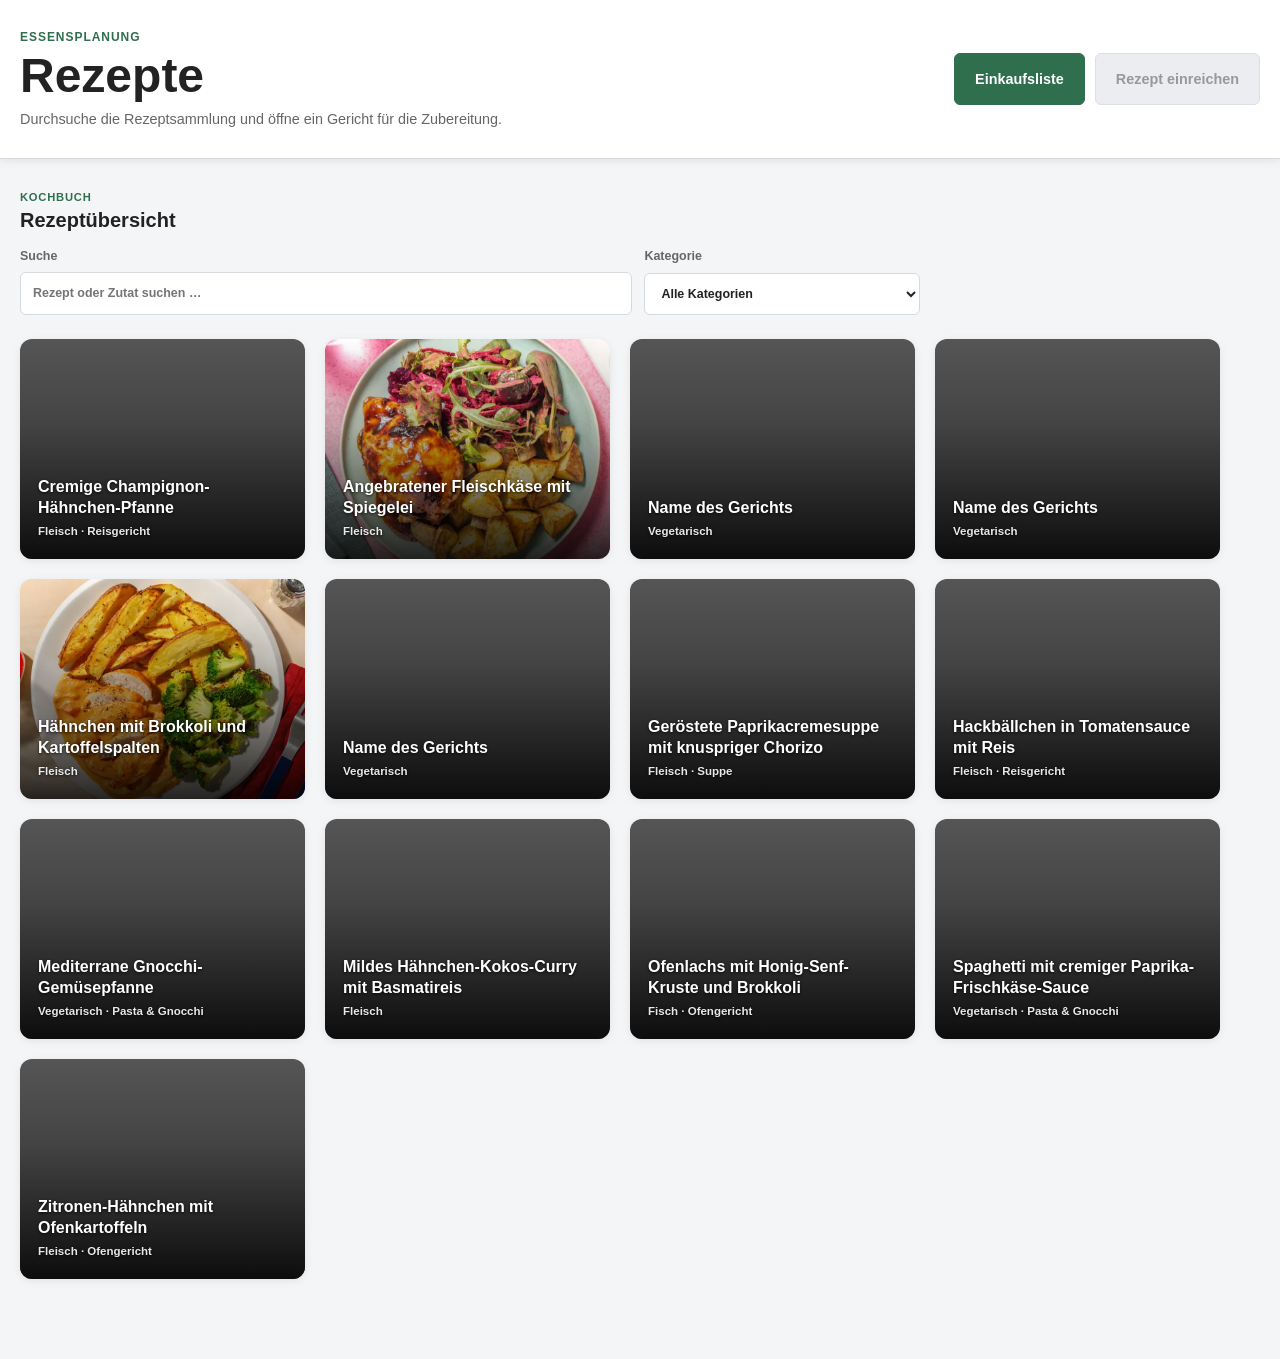
==== commit e4d15c13: "Add two-step shopping workflow" ====
--- a/rezept_uebersicht.html
+++ b/rezept_uebersicht.html
@@ -11,57 +11,64 @@
 
 	<body>
 
-		<header>
-			<h1>Rezepte</h1>
+		<header class="site-header">
+			<div class="page-container header-content">
+				<div class="header-heading">
+					<p class="eyebrow">Essensplanung</p>
+					<h1>Rezepte</h1>
+					<p class="header-description">
+						Durchsuche die Rezeptsammlung und öffne ein Gericht für die Zubereitung.
+					</p>
+				</div>
 
-			<nav aria-label="Seitennavigation">
-				<a href="index.html">
-					Einkaufsliste
-				</a>
-			
-			<a href="rezept_einreichen.html" class="button button-secondary">
-				Rezept einreichen
-			</a>
-		</nav>
+				<nav class="header-actions" aria-label="Seitennavigation">
+					<a href="index.html" class="button button-secondary">
+						Einkaufsliste
+					</a>
+
+					<button
+						type="button"
+						class="button button-disabled"
+						disabled
+						title="Diese Funktion ist aktuell deaktiviert."
+					>
+						Rezept einreichen
+					</button>
+				</nav>
+			</div>
 		</header>
 
 
-		<main>
+		<main id="main-content" class="page-container">
+			<section aria-labelledby="rezept-heading">
+				<div class="panel-header recipe-overview-heading">
+					<div>
+						<p class="panel-kicker">Kochbuch</p>
+						<h2 id="rezept-heading">Rezeptübersicht</h2>
+					</div>
+				</div>
 
-			<section aria-labelledby="rezept-heading">
+				<div class="filter-toolbar recipe-overview-filters" aria-label="Rezepte filtern">
+					<label class="filter-field">
+						<span>Suche</span>
+						<input
+							type="search"
+							id="rezeptSuche"
+							placeholder="Rezept oder Zutat suchen …"
+							autocomplete="off"
+						>
+					</label>
 
-				<h2 id="rezept-heading">
-					Rezeptübersicht
-				</h2>
+					<label class="filter-field">
+						<span>Kategorie</span>
+						<select id="rezeptKategorie">
+							<option value="">Alle Kategorien</option>
+						</select>
+					</label>
+				</div>
 
-				<!--
-					Wird automatisch durch main.js aus
-					data/gerichte/manifest.json gefüllt.
-				-->
-				
-		<div class="filter-toolbar recipe-overview-filters" aria-label="Rezepte filtern">
-			<label class="filter-field">
-				<span>Suche</span>
-				<input
-					type="search"
-					id="rezeptSuche"
-					placeholder="Rezept oder Zutat suchen …"
-					autocomplete="off"
-				>
-			</label>
-
-			<label class="filter-field">
-				<span>Kategorie</span>
-				<select id="rezeptKategorie">
-					<option value="">Alle Kategorien</option>
-				</select>
-			</label>
-		</div>
-
-		<div id="rezeptListe"></div>
-
+				<div id="rezeptListe"></div>
 			</section>
-
 		</main>
 
 
--- a/assets/css/main.css
+++ b/assets/css/main.css
@@ -1560,3 +1560,114 @@
 		grid-template-columns: 1fr 80px;
 	}
 }
+
+/* =========================================================
+   STEP-WORKFLOW-UPDATE-2026-08-25
+   ========================================================= */
+
+.purchase-step[hidden],
+#backToSelectionBtn[hidden] {
+	display: none !important;
+}
+
+.step-panel {
+	max-width: 980px;
+	margin: 0 auto;
+}
+
+.step-actions {
+	display: flex;
+	justify-content: flex-end;
+	margin-top: 22px;
+	padding-top: 18px;
+	border-top: 1px solid var(--color-border);
+}
+
+.shopping-step-grid {
+	grid-template-columns:
+		minmax(340px, 1.5fr)
+		minmax(260px, 0.8fr) !important;
+}
+
+.toggle-control-locked {
+	opacity: 0.58;
+	cursor: not-allowed;
+}
+
+.toggle-control-locked input,
+.toggle-control input:disabled {
+	cursor: not-allowed;
+}
+
+.toggle-hint {
+	margin: 7px 0 0;
+	color: var(--color-text-muted);
+	font-size: 0.76rem;
+	line-height: 1.4;
+}
+
+.button:disabled,
+.button-disabled,
+.button-disabled:hover {
+	color: #73777d !important;
+	background: #e5e7eb !important;
+	border-color: #d1d5db !important;
+	box-shadow: none !important;
+	transform: none !important;
+	cursor: not-allowed !important;
+	opacity: 0.75;
+}
+
+.confirmation-modal {
+	width: min(92vw, 560px);
+	padding: 0;
+	color: var(--color-text);
+	background: transparent;
+	border: 0;
+}
+
+.confirmation-modal::backdrop {
+	background: rgba(0, 0, 0, 0.55);
+	backdrop-filter: blur(2px);
+}
+
+.confirmation-modal-card {
+	padding: 24px;
+	background: var(--color-surface);
+	border: 1px solid var(--color-border);
+	border-radius: var(--border-radius-medium);
+	box-shadow: var(--shadow-medium);
+}
+
+.confirmation-modal-card h2 {
+	margin-top: 0;
+	margin-bottom: 10px;
+}
+
+.confirmation-modal-card > p:not(.panel-kicker) {
+	margin-top: 0;
+	color: var(--color-text-muted);
+}
+
+.confirmation-modal-actions {
+	display: flex;
+	justify-content: flex-end;
+	flex-wrap: wrap;
+	gap: 10px;
+	margin-top: 22px;
+}
+
+.recipe-overview-heading {
+	margin-bottom: 14px;
+}
+
+@media (max-width: 800px) {
+	.shopping-step-grid {
+		grid-template-columns: 1fr !important;
+	}
+
+	.step-actions > *,
+	.confirmation-modal-actions > * {
+		width: 100%;
+	}
+}
